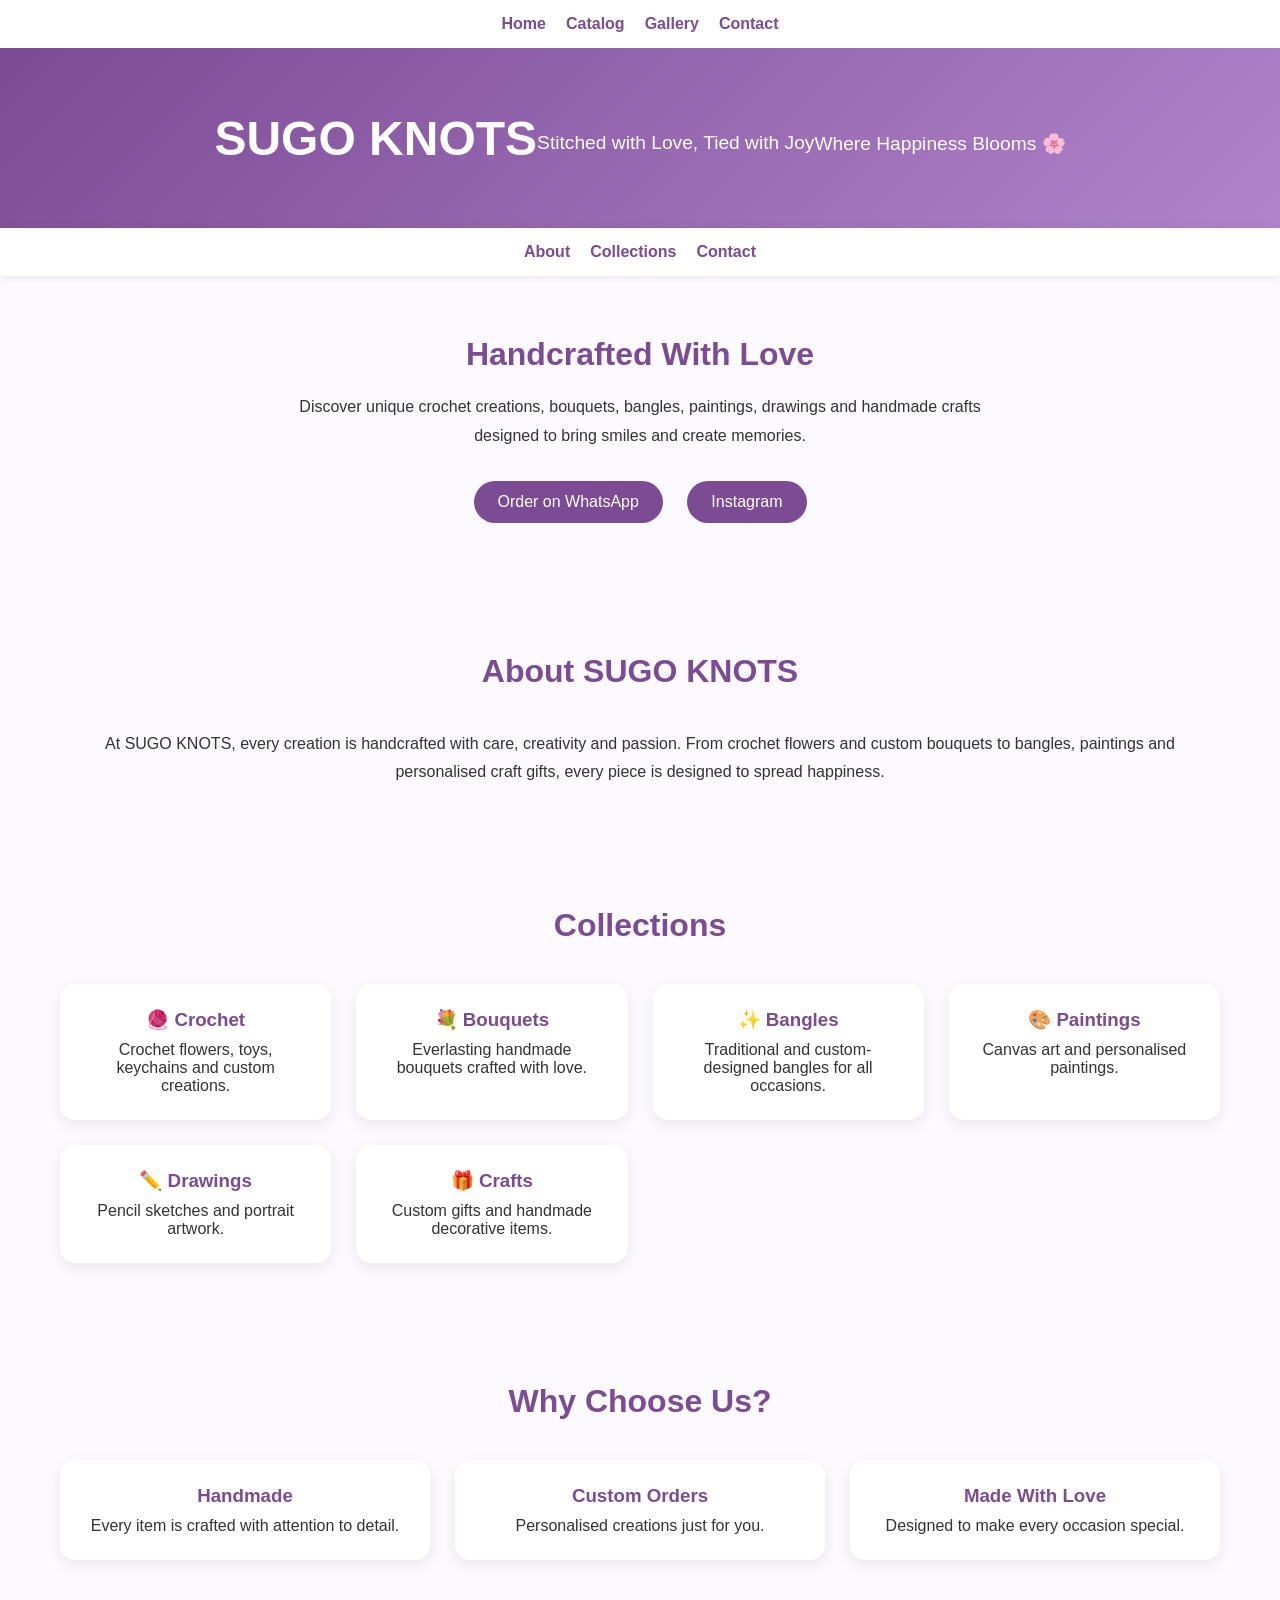
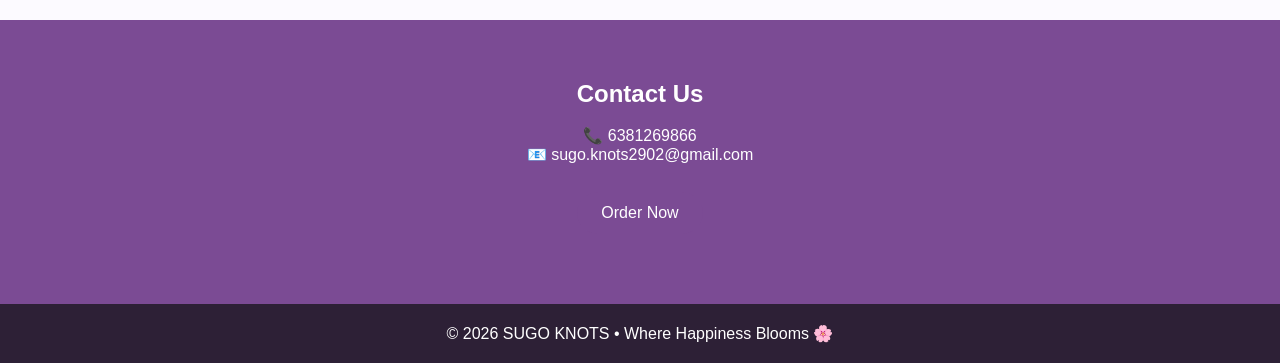
==== index.html @ b678c15d "Refactor index.html for improved layout and styles Updated the HTML structure and styles for better " ====
<nav> <a href="index.html">Home</a> <a href="catalog.html">Catalog</a> <a href="gallery.html">Gallery</a> <a href="contact.html">Contact</a> </nav>
<head>
<style>
body {
    background-color: #fcfaff !important;
    position: relative;
    isolation: isolate;
}

body::before {
    content: "";
    position: fixed;
    inset: 0;
    background-image: url('images/sugo-watermark.png');
    background-repeat: no-repeat;
    background-position: center center;
    background-size: min(65vw, 550px);
    opacity: 0.07;
    pointer-events: none;
    z-index: -1;
}
</style>
<meta charset="UTF-8">
<meta name="viewport" content="width=device-width, initial-scale=1.0">
<title>SUGO KNOTS</title>

<style>
*{
margin:0;
padding:0;
box-sizing:border-box;
font-family:'Segoe UI',sans-serif;
}

body{
background:#faf7fc;
color:#333;
}

header{
background:linear-gradient(135deg,#7b4b94,#b084cc);
color:white;
height:180px;
display:flex;
align-items:center;
justify-content:center;
position:relative;
}

.logo{
position:absolute;
left:20px;
height:160px;
width:auto;
border-radius:50%;
}

.header-text{
text-align:center;
}

header h1{
font-size:3rem;
}

header p{
margin-top:10px;
font-size:1.2rem;
}

nav{
background:white;
padding:15px;
display:flex;
justify-content:center;
gap:20px;
box-shadow:0 2px 10px rgba(0,0,0,.08);
position:sticky;
top:0;
}

nav a{
text-decoration:none;
color:#7b4b94;
font-weight:bold;
}

.hero{
padding:60px 20px;
text-align:center;
}

.hero h2{
font-size:2rem;
color:#7b4b94;
}

.hero p{
max-width:700px;
margin:20px auto;
line-height:1.8;
}

.btn{
display:inline-block;
padding:12px 24px;
background:#7b4b94;
color:white;
text-decoration:none;
border-radius:30px;
margin:10px;
}

.section{
padding:60px 20px;
max-width:1200px;
margin:auto;
}

.section-title{
text-align:center;
margin-bottom:40px;
font-size:2rem;
color:#7b4b94;
}

.grid{
display:grid;
grid-template-columns:repeat(auto-fit,minmax(250px,1fr));
gap:25px;
}

.card{
background:white;
border-radius:15px;
padding:25px;
box-shadow:0 5px 15px rgba(0,0,0,.08);
text-align:center;
}

.card h3{
color:#7b4b94;
margin-bottom:10px;
}

.contact{
background:#7b4b94;
color:white;
text-align:center;
padding:60px 20px;
}

footer{
background:#2d2036;
color:white;
text-align:center;
padding:20px;
}
</style>
</head>

<body>

<header>
<h1>SUGO KNOTS</h1>
<p>Stitched with Love, Tied with Joy</p>
<p>Where Happiness Blooms 🌸</p>
</header>

<nav>
<a href="#about">About</a>
<a href="#collections">Collections</a>
<a href="#contact">Contact</a>
</nav>

<section class="hero">
<h2>Handcrafted With Love</h2>
<p>
Discover unique crochet creations, bouquets, bangles,
paintings, drawings and handmade crafts designed to
bring smiles and create memories.
</p>

<a class="btn" href="https://wa.me/916381269866">
Order on WhatsApp
</a>

<a class="btn" href="https://www.instagram.com/sugo.knots">
Instagram
</a>
</section>

<section id="about" class="section">
<h2 class="section-title">About SUGO KNOTS</h2>

<p style="text-align:center;line-height:1.8;">
At SUGO KNOTS, every creation is handcrafted with
care, creativity and passion. From crochet flowers
and custom bouquets to bangles, paintings and personalised
craft gifts, every piece is designed to spread happiness.
</p>
</section>

<section id="collections" class="section">
<h2 class="section-title">Collections</h2>

<div class="grid">

<div class="card">
<h3>🧶 Crochet</h3>
<p>Crochet flowers, toys, keychains and custom creations.</p>
</div>

<div class="card">
<h3>💐 Bouquets</h3>
<p>Everlasting handmade bouquets crafted with love.</p>
</div>

<div class="card">
<h3>✨ Bangles</h3>
<p>Traditional and custom-designed bangles for all occasions.</p>
</div>

<div class="card">
<h3>🎨 Paintings</h3>
<p>Canvas art and personalised paintings.</p>
</div>

<div class="card">
<h3>✏️ Drawings</h3>
<p>Pencil sketches and portrait artwork.</p>
</div>

<div class="card">
<h3>🎁 Crafts</h3>
<p>Custom gifts and handmade decorative items.</p>
</div>

</div>
</section>

<section class="section">
<h2 class="section-title">Why Choose Us?</h2>

<div class="grid">

<div class="card">
<h3>Handmade</h3>
<p>Every item is crafted with attention to detail.</p>
</div>

<div class="card">
<h3>Custom Orders</h3>
<p>Personalised creations just for you.</p>
</div>

<div class="card">
<h3>Made With Love</h3>
<p>Designed to make every occasion special.</p>
</div>

</div>
</section>

<section id="contact" class="contact">
<h2>Contact Us</h2>

<br>

<p>📞 6381269866</p>

<p>📧 sugo.knots2902@gmail.com</p>

<br>

<a class="btn" href="https://wa.me/916381269866">
Order Now
</a>
</section>

<footer>
© 2026 SUGO KNOTS • Where Happiness Blooms 🌸
</footer>
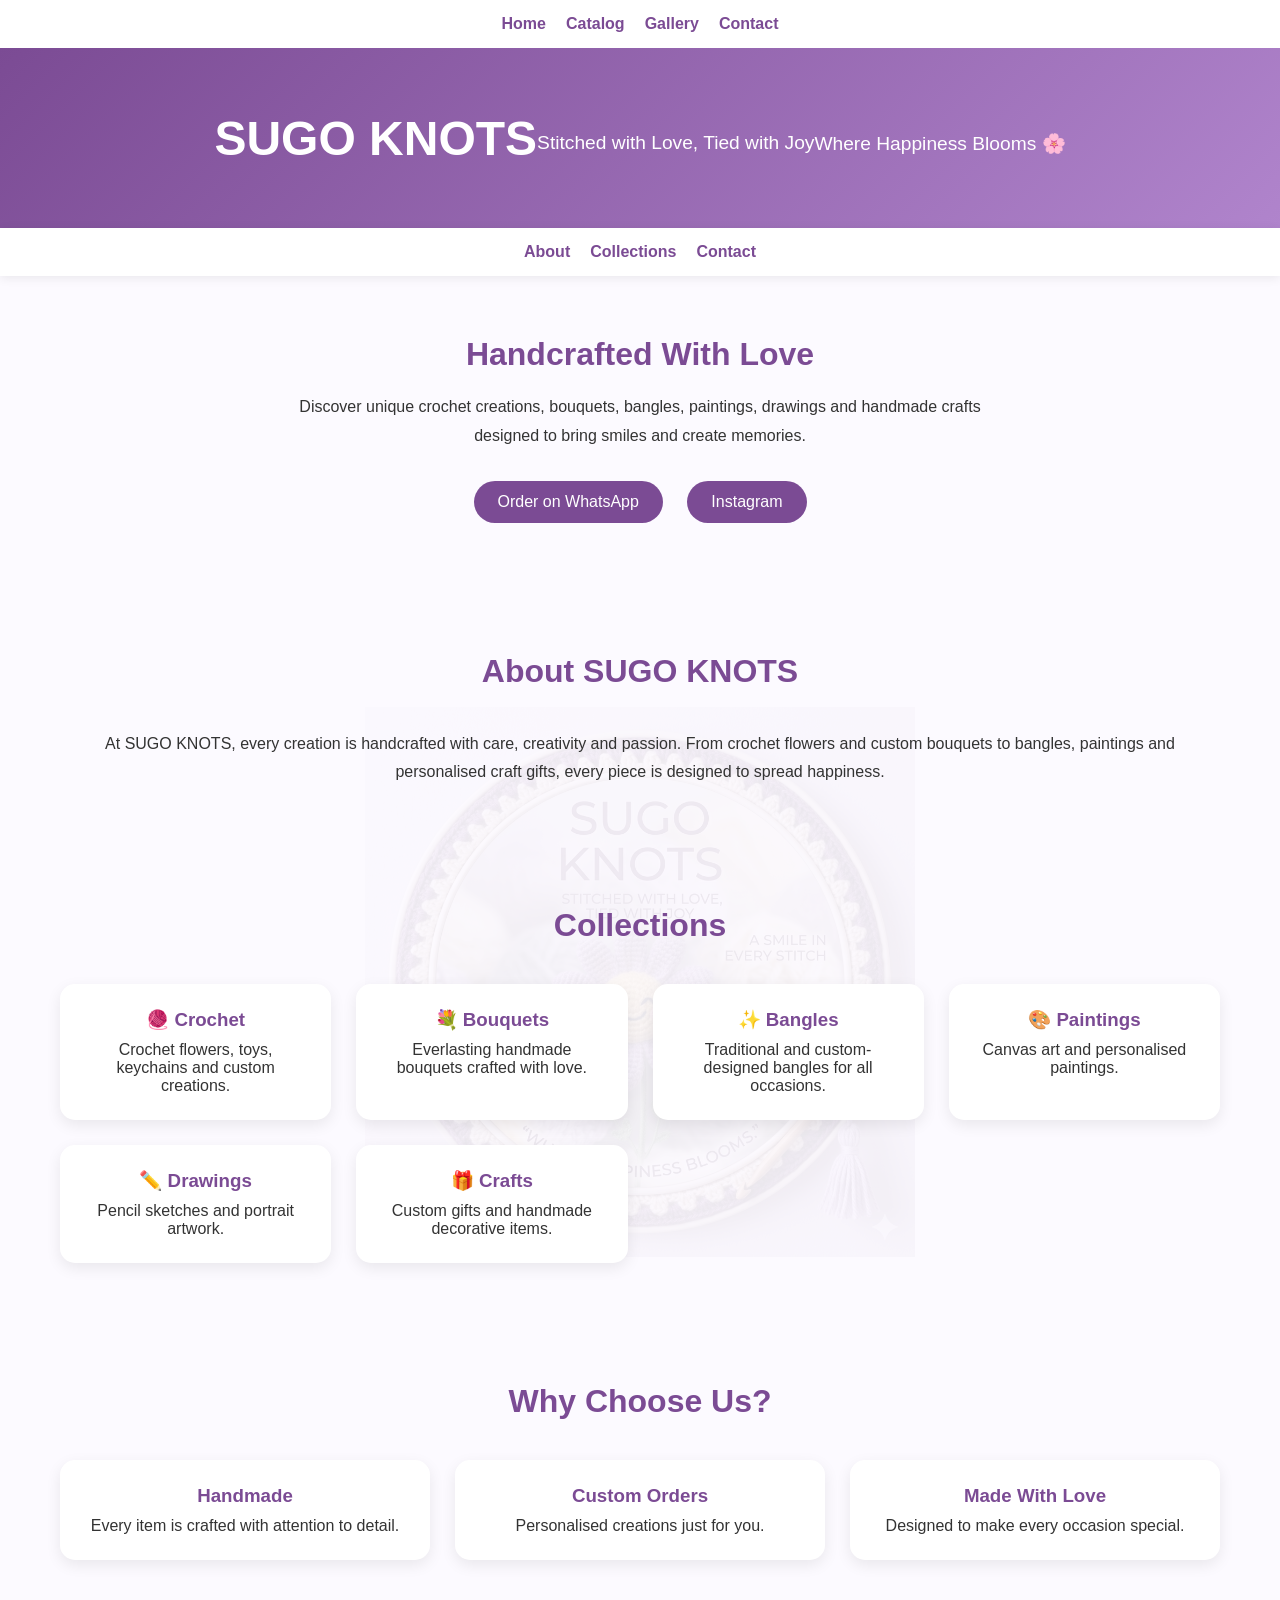
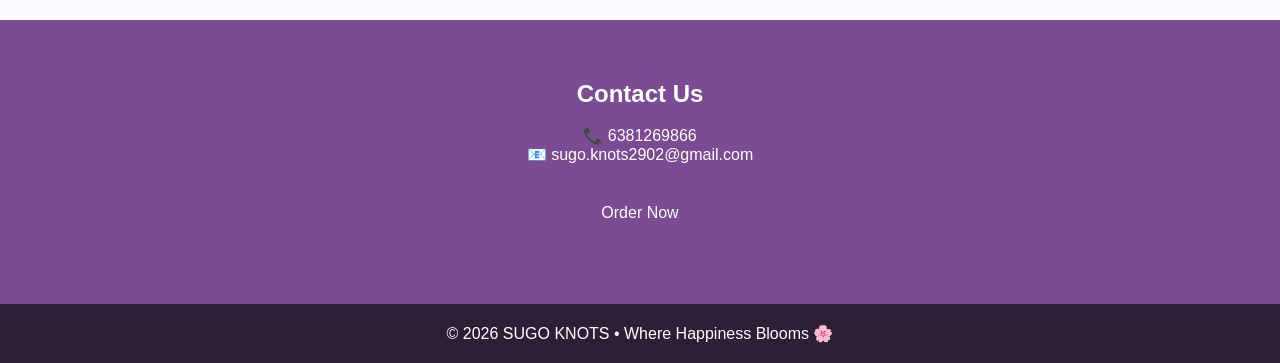
==== commit 692e9056: "Refactor index.html structure and styles Updated the HTML structure and styles for the SUGO KNOTS we" ====
--- a/index.html
+++ b/index.html
@@ -1,4 +1,6 @@
 <nav> <a href="index.html">Home</a> <a href="catalog.html">Catalog</a> <a href="gallery.html">Gallery</a> <a href="contact.html">Contact</a> </nav>
+<link rel="stylesheet" href="animations.css">
+<script src="animations.js" defer></script>
 <head>
 <style>
 body {
--- a/animations.css
+++ b/animations.css
@@ -0,0 +1,201 @@
+
+/* =====================================
+   SUGO KNOTS - ELEGANT ANIMATIONS
+   Shared animation stylesheet
+===================================== */
+
+:root {
+    --sugo-purple: #7b4b94;
+    --sugo-lavender: #faf7fc;
+}
+
+/* Smooth page loading */
+html {
+    scroll-behavior: smooth;
+}
+
+body {
+    animation: sugoPageEnter 1.1s ease both;
+}
+
+/* Page entrance */
+@keyframes sugoPageEnter {
+    from {
+        opacity: 0;
+        transform: translateY(8px);
+    }
+    to {
+        opacity: 1;
+        transform: translateY(0);
+    }
+}
+
+/* Scroll reveal */
+.sugo-reveal {
+    opacity: 0;
+    transform: translateY(28px);
+    transition:
+        opacity 1s ease,
+        transform 1s cubic-bezier(0.2, 0.7, 0.3, 1);
+}
+
+.sugo-reveal.sugo-visible {
+    opacity: 1;
+    transform: translateY(0);
+}
+
+/* Staggered animation */
+.sugo-reveal[data-sugo-delay="1"] {
+    transition-delay: 0.12s;
+}
+
+.sugo-reveal[data-sugo-delay="2"] {
+    transition-delay: 0.24s;
+}
+
+.sugo-reveal[data-sugo-delay="3"] {
+    transition-delay: 0.36s;
+}
+
+.sugo-reveal[data-sugo-delay="4"] {
+    transition-delay: 0.48s;
+}
+
+/* Product and gallery image animation */
+.product-card img,
+.gallery-item img,
+.product img,
+.gallery img {
+    transition:
+        transform 0.8s ease,
+        filter 0.8s ease;
+}
+
+.product-card:hover img,
+.gallery-item:hover img,
+.product:hover img,
+.gallery:hover img {
+    transform: scale(1.045);
+}
+
+/* Product card animation */
+.product-card,
+.product,
+.gallery-item {
+    transition:
+        transform 0.6s ease,
+        box-shadow 0.6s ease;
+}
+
+.product-card:hover,
+.product:hover,
+.gallery-item:hover {
+    transform: translateY(-5px);
+    box-shadow: 0 12px 28px rgba(90, 45, 110, 0.12);
+}
+
+/* Button hover */
+button,
+.btn,
+a.button {
+    transition:
+        transform 0.4s ease,
+        box-shadow 0.4s ease,
+        background-color 0.4s ease;
+}
+
+button:hover,
+.btn:hover,
+a.button:hover {
+    transform: translateY(-2px);
+}
+
+/* WhatsApp gentle pulse */
+.whatsapp-btn,
+#whatsapp-float {
+    animation: sugoWhatsAppPulse 3.5s ease-in-out infinite;
+}
+
+@keyframes sugoWhatsAppPulse {
+    0%, 100% {
+        box-shadow: 0 0 0 0 rgba(37, 211, 102, 0);
+    }
+    50% {
+        box-shadow: 0 0 0 7px rgba(37, 211, 102, 0.12);
+    }
+}
+
+/* Logo gentle entrance */
+.logo,
+.site-logo,
+header img {
+    animation: sugoLogoEnter 1.5s ease both;
+}
+
+@keyframes sugoLogoEnter {
+    from {
+        opacity: 0;
+        transform: scale(0.96);
+    }
+    to {
+        opacity: 1;
+        transform: scale(1);
+    }
+}
+
+/* Navigation links */
+nav a {
+    transition:
+        color 0.4s ease,
+        transform 0.4s ease;
+}
+
+nav a:hover {
+    color: var(--sugo-purple);
+    transform: translateY(-2px);
+}
+
+/* Images fade in */
+img {
+    animation: sugoImageEnter 1s ease both;
+}
+
+@keyframes sugoImageEnter {
+    from {
+        opacity: 0.65;
+    }
+    to {
+        opacity: 1;
+    }
+}
+
+/* Mobile optimization */
+@media (max-width: 768px) {
+    .sugo-reveal {
+        transform: translateY(16px);
+        transition-duration: 0.8s;
+    }
+
+    .product-card:hover,
+    .product:hover,
+    .gallery-item:hover {
+        transform: none;
+    }
+}
+
+/* Accessibility: respect reduced motion */
+@media (prefers-reduced-motion: reduce) {
+    *,
+    *::before,
+    *::after {
+        animation-duration: 0.01ms !important;
+        animation-iteration-count: 1 !important;
+        transition-duration: 0.01ms !important;
+        scroll-behavior: auto !important;
+    }
+
+    .sugo-reveal {
+        opacity: 1;
+        transform: none;
+    }
+}
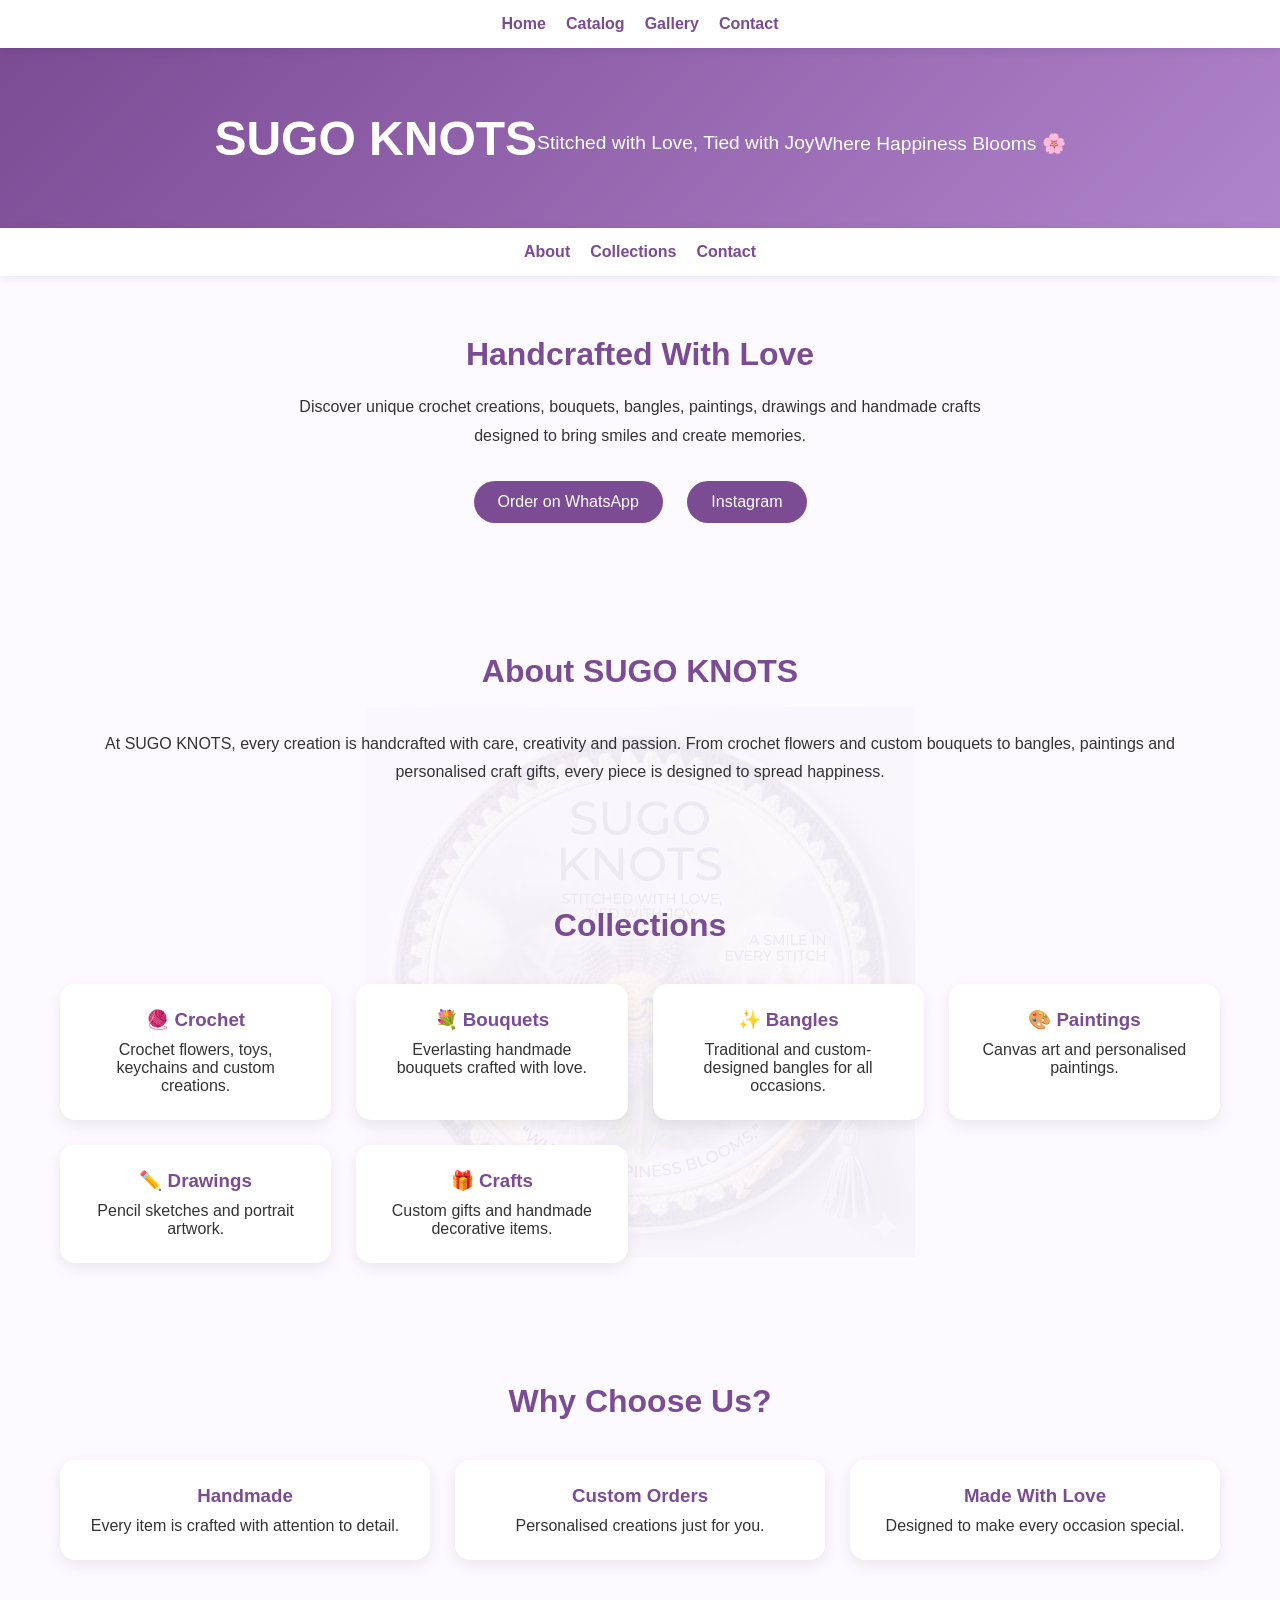
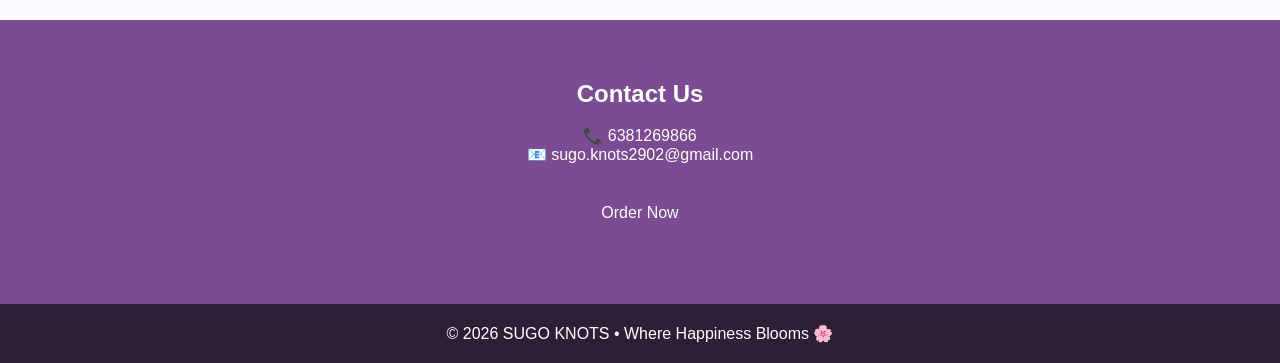
==== commit 198bd80d: "Update index.html" ====
--- a/index.html
+++ b/index.html
@@ -8,7 +8,13 @@
     position: relative;
     isolation: isolate;
 }
-
+nav {
+    position: sticky;
+    top: 0;
+    z-index: 1000;
+    background: #ffffff;
+    padding: 15px 0;
+}
 body::before {
     content: "";
     position: fixed;
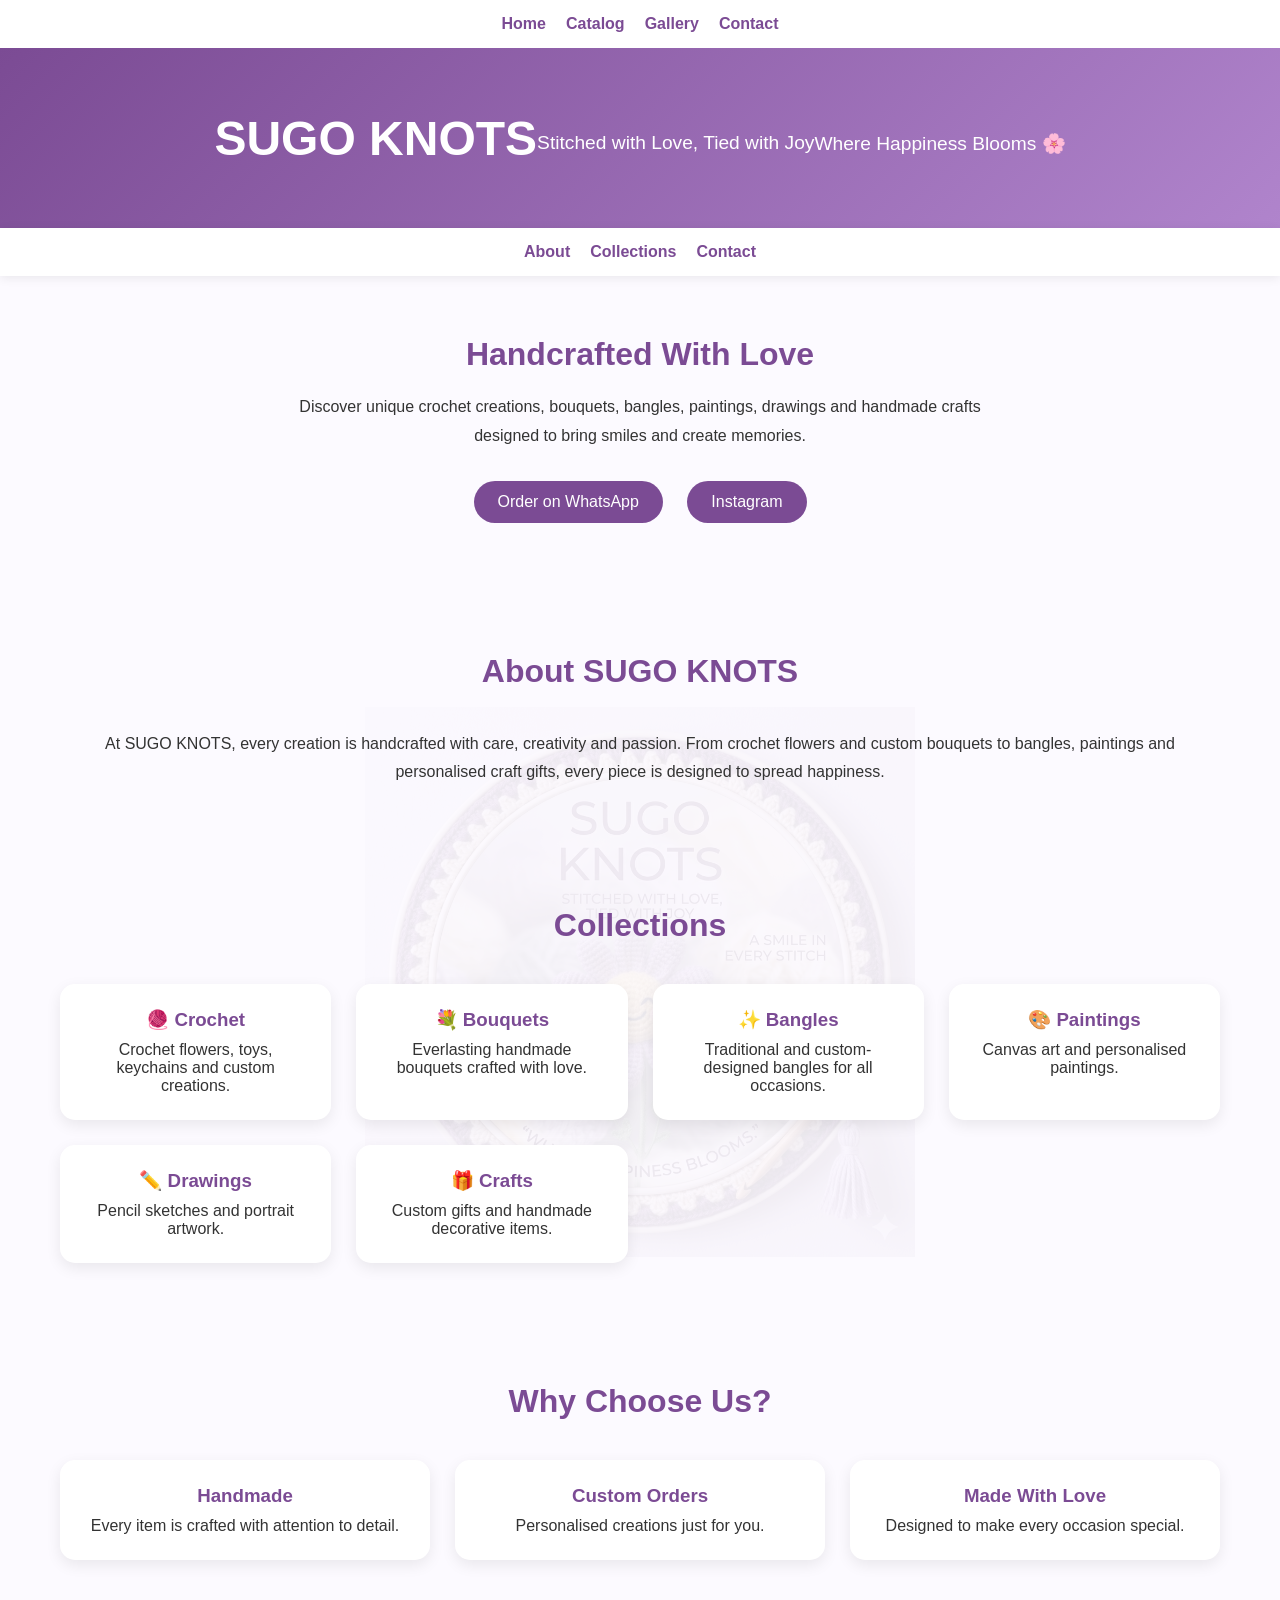
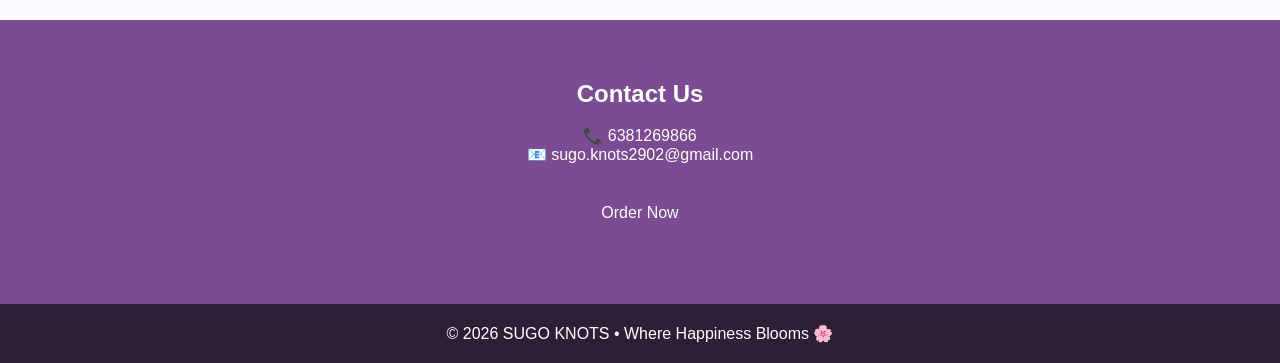
==== commit ddd76fe9: "Update index.html" ====
--- a/index.html
+++ b/index.html
@@ -7,13 +7,6 @@
     background-color: #fcfaff !important;
     position: relative;
     isolation: isolate;
-}
-nav {
-    position: sticky;
-    top: 0;
-    z-index: 1000;
-    background: #ffffff;
-    padding: 15px 0;
 }
 body::before {
     content: "";
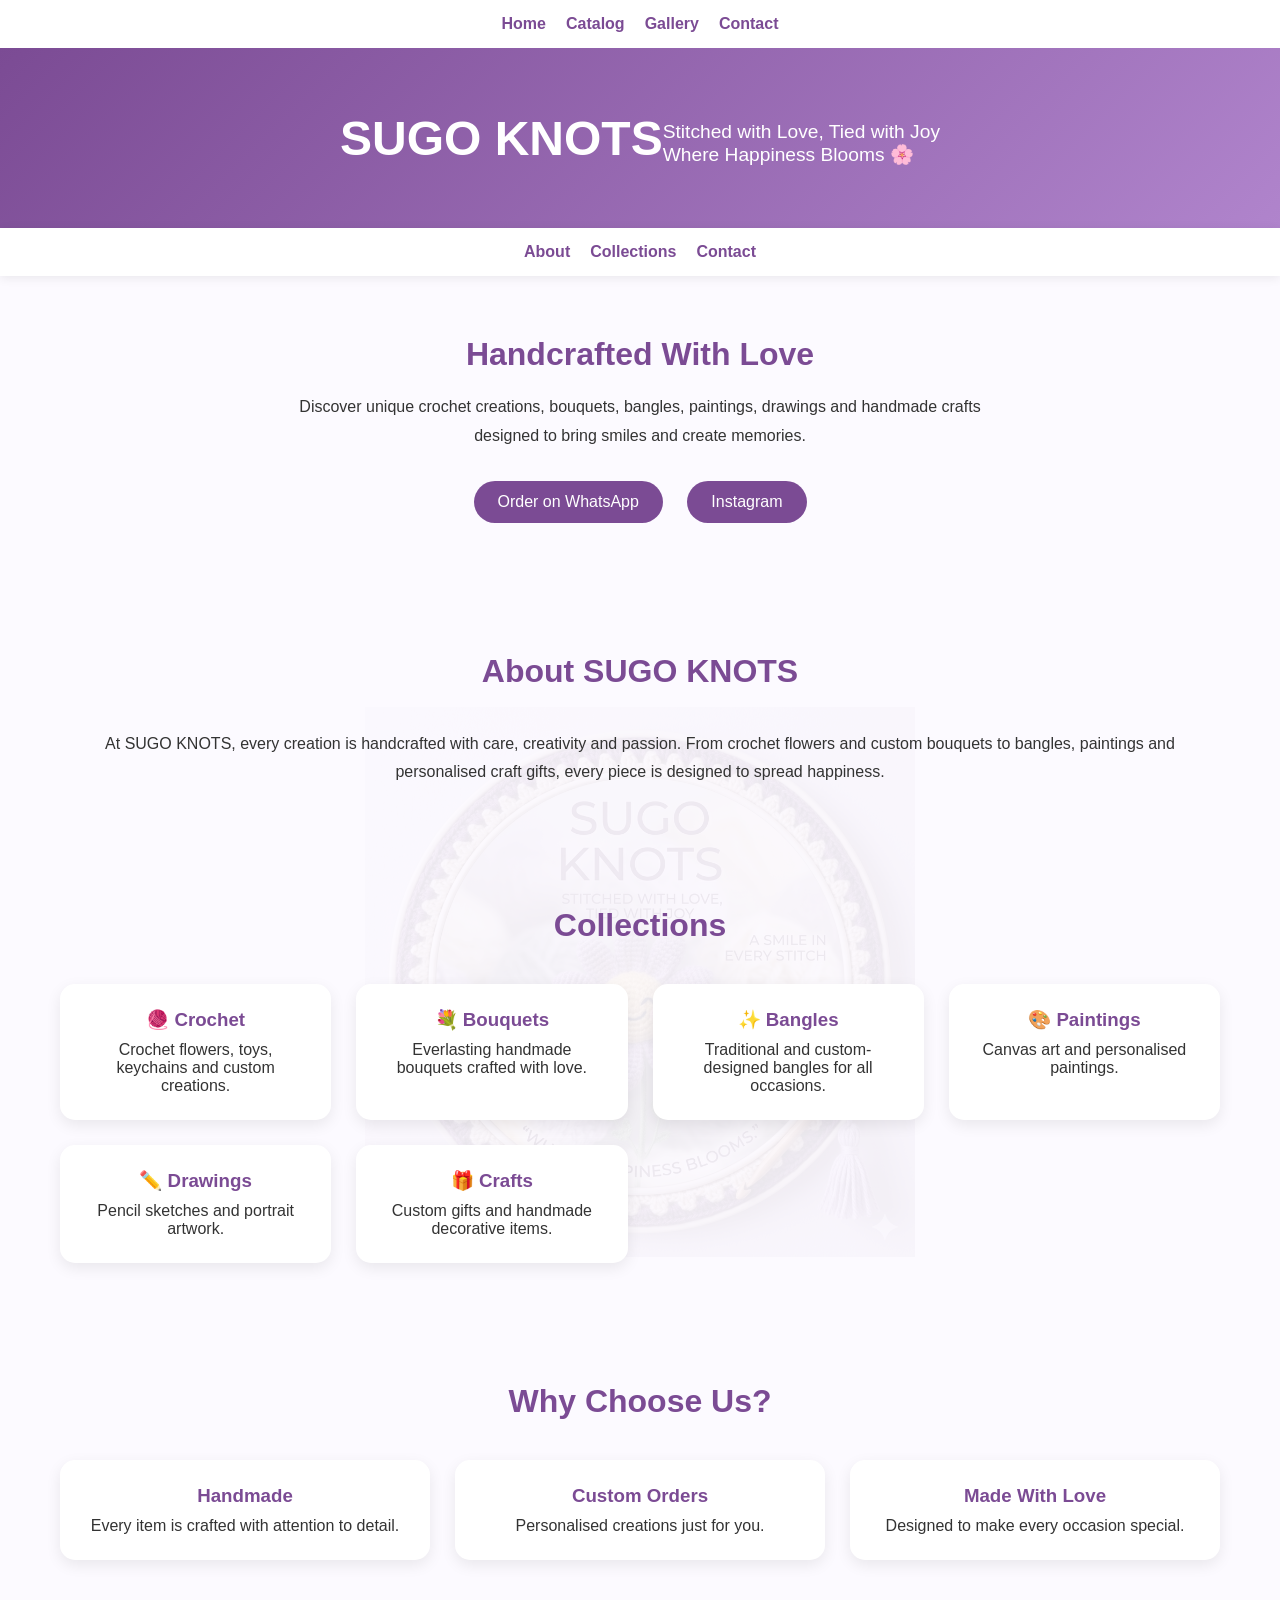
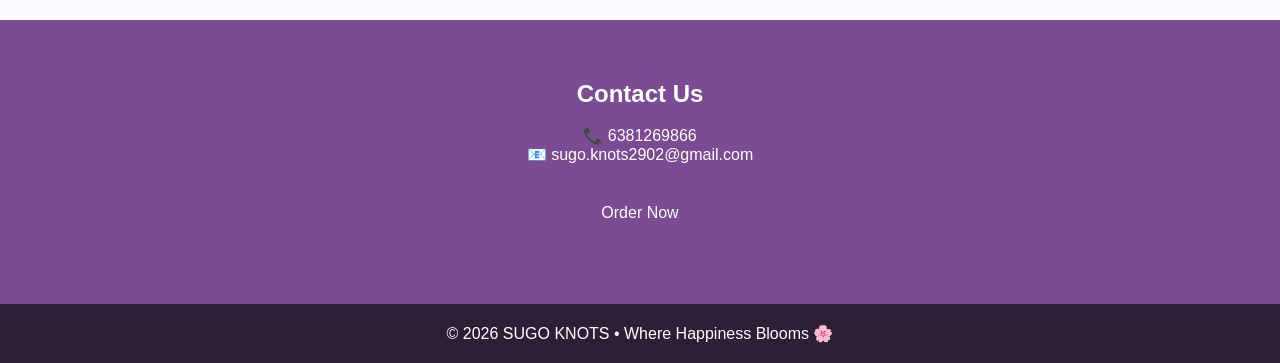
==== commit 3f721f54: "Refactor index.html structure and styles" ====
--- a/index.html
+++ b/index.html
@@ -164,8 +164,10 @@
 
 <header>
 <h1>SUGO KNOTS</h1>
-<p>Stitched with Love, Tied with Joy</p>
-<p>Where Happiness Blooms 🌸</p>
+<p>
+    Stitched with Love, Tied with Joy<br>
+    Where Happiness Blooms 🌸
+</p>
 </header>
 
 <nav>
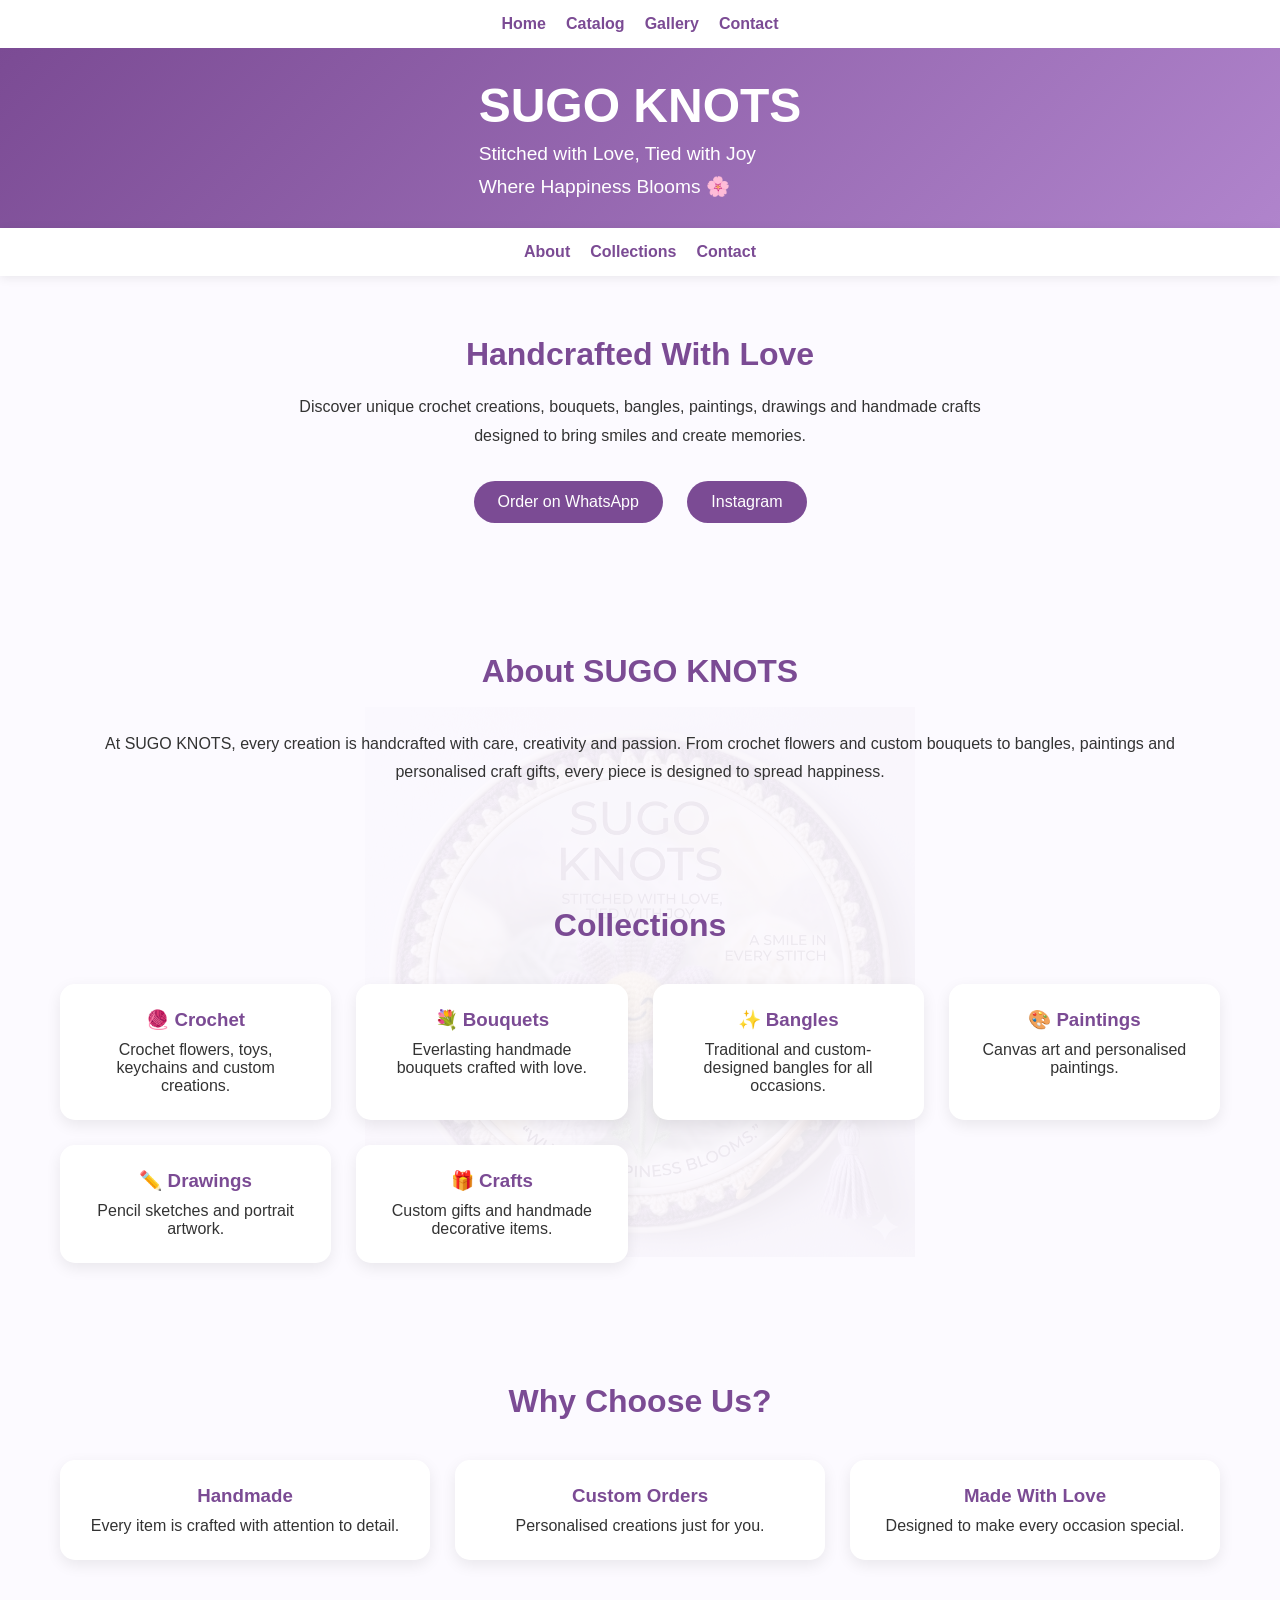
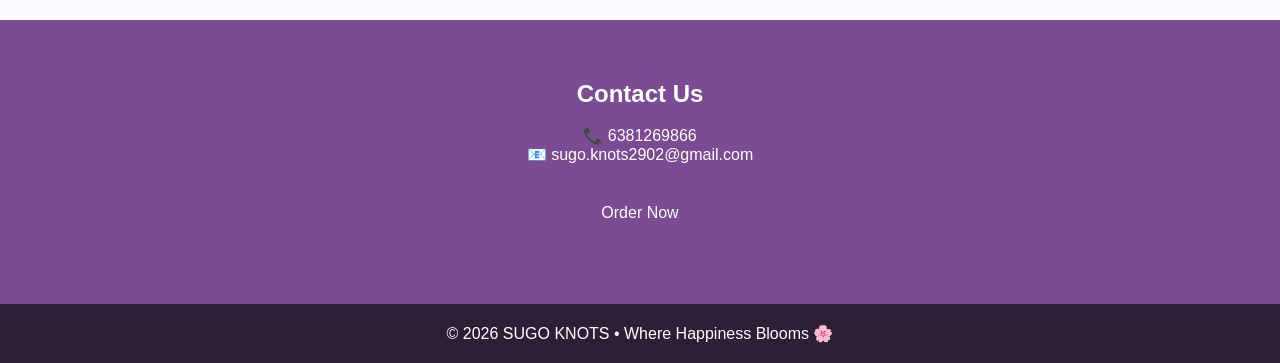
==== commit 663c9c06: "Update index.html" ====
--- a/index.html
+++ b/index.html
@@ -163,11 +163,11 @@
 <body>
 
 <header>
-<h1>SUGO KNOTS</h1>
-<p>
-    Stitched with Love, Tied with Joy<br>
-    Where Happiness Blooms 🌸
-</p>
+<div class="hero-text">
+    <h1>SUGO KNOTS</h1>
+    <p>Stitched with Love, Tied with Joy</p>
+    <p>Where Happiness Blooms 🌸</p>
+</div>
 </header>
 
 <nav>
